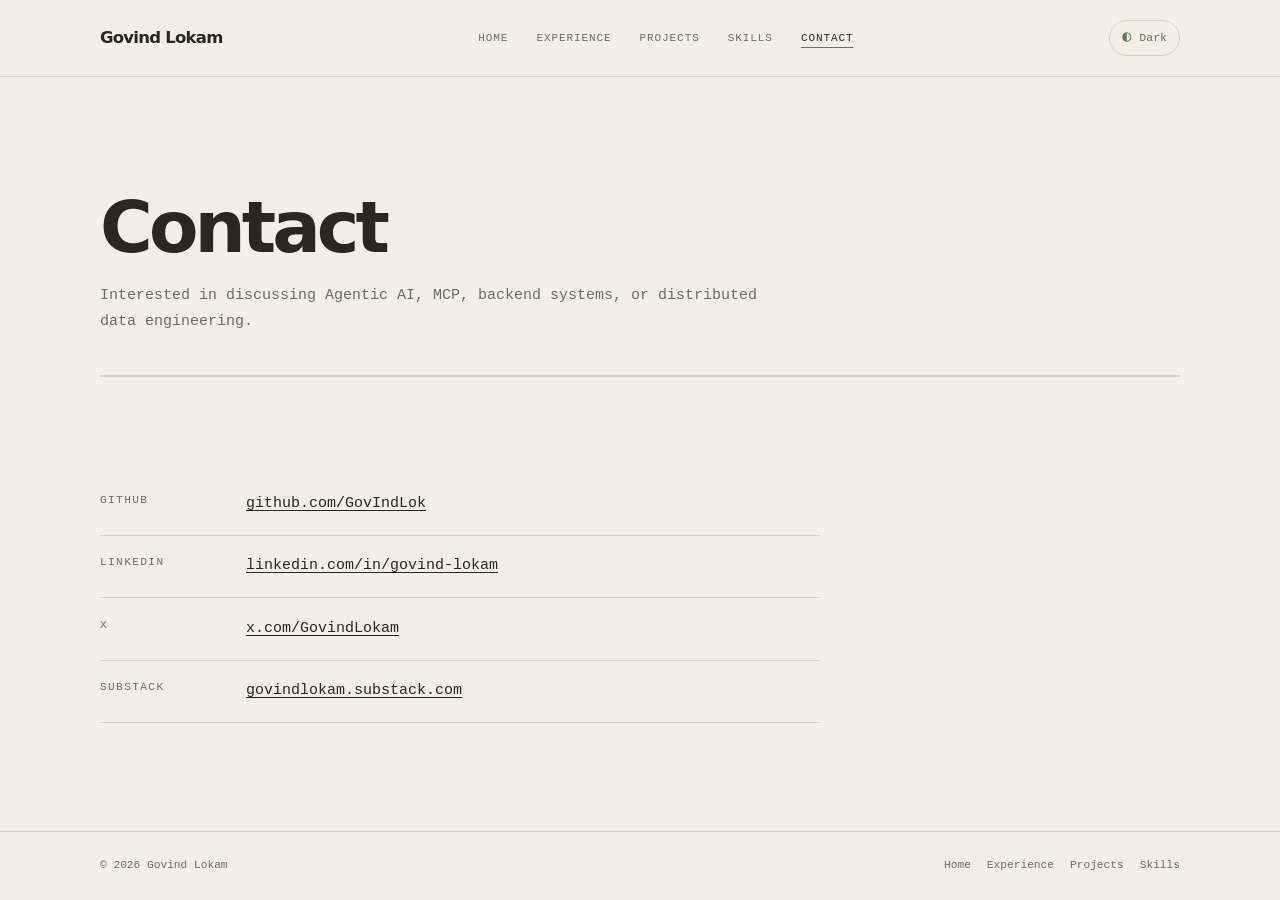
==== contact.html @ 26925e8f "Inital version" ====
<!DOCTYPE html>
<html lang="en" data-theme="dark">
<head>
  <meta charset="UTF-8" />
  <meta name="viewport" content="width=device-width, initial-scale=1.0" />
  <meta name="description" content="Contact — Govind Lokam" />
  <title>Contact | Govind Lokam</title>
  <link rel="stylesheet" href="style.css" />
  <script>
    (function(){try{var t=localStorage.getItem('govind_portfolio_theme');document.documentElement.setAttribute('data-theme',t==='light'?'light':t==='dark'?'dark':(window.matchMedia&&window.matchMedia('(prefers-color-scheme: dark)').matches)?'dark':'light');}catch(e){document.documentElement.setAttribute('data-theme','dark');}})();
  </script>
  <script src="script.js" defer></script>
</head>
<body>
<a class="skip-link" href="#main-content">Skip to content</a>
<header class="site-header">
  <div class="container">
    <div class="header-inner">
      <a href="index.html" class="brand-name">Govind Lokam</a>
      <nav aria-label="Primary">
        <ul class="nav-links">
          <li><a href="index.html">Home</a></li>
          <li><a href="experience.html">Experience</a></li>
          <li><a href="projects.html">Projects</a></li>
          <li><a href="skills.html">Skills</a></li>
          <li><a href="contact.html">Contact</a></li>
        </ul>
      </nav>
      <div class="nav-right">
        <button id="theme-toggle" class="theme-btn" type="button" aria-label="Switch to light mode">
          <span class="toggle-icon" aria-hidden="true">○</span><span class="toggle-text">light</span>
        </button>
      </div>
    </div>
  </div>
</header>

<main id="main-content">
  <div class="container">

    <div class="page-heading">
      <h1>Contact</h1>
      <p>Interested in discussing Agentic AI, MCP, backend systems, or distributed data engineering.</p>
    </div>

    <section class="section">
      <ul class="contact-list">

        <li>
          <span class="cl-label">GitHub</span>
          <a href="https://github.com/GovIndLok" target="_blank" rel="noopener noreferrer">github.com/GovIndLok</a>
        </li>

        <li>
          <span class="cl-label">LinkedIn</span>
          <a href="https://www.linkedin.com/in/govind-lokam/" target="_blank" rel="noopener noreferrer">linkedin.com/in/govind-lokam</a>
        </li>

        <li>
          <span class="cl-label">X</span>
          <a href="https://x.com/GovindLokam" target="_blank" rel="noopener noreferrer">x.com/GovindLokam</a>
        </li>

        <li>
          <span class="cl-label">Substack</span>
          <a href="https://govindlokam.substack.com/" target="_blank" rel="noopener noreferrer">govindlokam.substack.com</a>
        </li>

      </ul>
    </section>

  </div>
</main>

<footer class="site-footer">
  <div class="container">
    <div class="footer-inner">
      <p>&copy; <span id="year"></span> Govind Lokam</p>
      <ul class="footer-nav">
        <li><a href="index.html">Home</a></li>
        <li><a href="experience.html">Experience</a></li>
        <li><a href="projects.html">Projects</a></li>
        <li><a href="skills.html">Skills</a></li>
      </ul>
    </div>
  </div>
</footer>

<script>try{document.getElementById('year').textContent=new Date().getFullYear();}catch(e){}</script>
</body>
</html>
---- style.css ----
/* Govind Lokam — editorial engineering portfolio
   Static-first: HTML + CSS + small vanilla JavaScript. */

:root {
  color-scheme: light;
  --bg: #f4efe6;
  --surface: #ebe5da;
  --surface-strong: #e2dbce;
  --text: #292720;
  --muted: #706c62;
  --rule: #d5cdbf;
  --accent: #68745c;
  --accent-strong: #4f5d45;
  --tag-bg: #e8e2d7;
  --header-bg: rgba(244, 239, 230, .94);
  --shadow: rgba(37, 32, 24, .06);
  --mono: "SFMono-Regular", Consolas, "Liberation Mono", monospace;
  --sans: Inter, ui-sans-serif, system-ui, -apple-system, BlinkMacSystemFont, "Segoe UI", sans-serif;
  --serif: Georgia, "Times New Roman", serif;
}

[data-theme="dark"] {
  color-scheme: dark;
  --bg: #1d1b19;
  --surface: #24221f;
  --surface-strong: #2b2925;
  --text: #f0ede6;
  --muted: #aaa49a;
  --rule: #3a3731;
  --accent: #a8b296;
  --accent-strong: #c0c9ad;
  --tag-bg: #2a2824;
  --header-bg: rgba(29, 27, 25, .94);
  --shadow: rgba(0, 0, 0, .18);
}

*, *::before, *::after { box-sizing: border-box; }
html { scroll-behavior: smooth; scroll-padding-top: 6rem; }
body {
  margin: 0;
  min-height: 100vh;
  display: flex;
  flex-direction: column;
  background: var(--bg);
  color: var(--text);
  font-family: var(--mono);
  font-size: 15px;
  line-height: 1.75;
  -webkit-font-smoothing: antialiased;
  transition: background-color .28s ease, color .28s ease;
}
main { flex: 1; }
img { max-width: 100%; display: block; }
a { color: inherit; text-decoration-thickness: 1px; text-underline-offset: .22em; transition: color .18s ease, text-decoration-color .18s ease, opacity .18s ease; }
a:hover { color: var(--accent-strong); }
a:focus-visible, button:focus-visible { outline: 2px solid var(--accent); outline-offset: 4px; }
button { font: inherit; }
::selection { background: var(--accent); color: var(--bg); }

.container { width: min(100% - 3rem, 1080px); margin-inline: auto; }
.skip-link { position: absolute; left: 1rem; top: -5rem; z-index: 100; padding: .6rem 1rem; background: var(--text); color: var(--bg); }
.skip-link:focus { top: 1rem; }

.site-header {
  position: sticky; top: 0; z-index: 20;
  background: var(--header-bg);
  border-bottom: 1px solid var(--rule);
  backdrop-filter: blur(12px);
  -webkit-backdrop-filter: blur(12px);
  transition: background-color .28s ease, border-color .28s ease;
}
.header-inner { min-height: 76px; display: flex; align-items: center; justify-content: space-between; gap: 1.5rem; }
.brand-name { color: var(--text); text-decoration: none; font-family: var(--sans); font-size: 1.03rem; font-weight: 760; letter-spacing: -.045em; white-space: nowrap; }
.nav-links { display: flex; align-items: center; flex-wrap: wrap; gap: clamp(.75rem, 2.2vw, 1.8rem); list-style: none; margin: 0; padding: 0; }
.nav-links a { color: var(--muted); text-decoration: none; text-transform: uppercase; letter-spacing: .08em; font-size: .69rem; white-space: nowrap; }
.nav-links a:hover, .nav-links a[aria-current="page"] { color: var(--text); }
.nav-links a[aria-current="page"] { text-decoration: underline; text-decoration-color: var(--accent); text-underline-offset: .55em; }
.nav-right { display: flex; align-items: center; }
.theme-btn { display: inline-flex; align-items: center; gap: .5rem; border: 1px solid var(--rule); border-radius: 999px; background: transparent; color: var(--muted); padding: .42rem .75rem; cursor: pointer; font-size: .72rem; transition: border-color .2s ease, background-color .2s ease, color .2s ease, transform .2s ease; }
.theme-btn:hover { border-color: var(--accent); color: var(--text); background: var(--surface); }
.theme-btn:active { transform: scale(.97); }
.toggle-icon { color: var(--accent); font-size: .95rem; line-height: 1; }

.page-hero { padding: clamp(5rem, 13vw, 9.5rem) 0 clamp(4rem, 8vw, 6rem); max-width: 900px; }
.eyebrow, .section-label, .meta-label { margin: 0 0 1rem; color: var(--accent); text-transform: uppercase; letter-spacing: .14em; font-size: .7rem; line-height: 1.5; }
h1, h2, h3, .display-title { font-family: var(--sans); letter-spacing: -.055em; line-height: 1.08; }
.page-hero h1 { max-width: 850px; margin: 0; font-size: clamp(2.65rem, 7vw, 5.8rem); font-weight: 760; }
.page-hero h1 span { color: var(--accent); }
.hero-role { margin: 1.5rem 0 0; color: var(--muted); font-size: clamp(.85rem, 1.6vw, 1rem); line-height: 1.8; }
.hero-summary { max-width: 720px; margin: 1.6rem 0 0; color: var(--muted); font-size: clamp(.92rem, 1.7vw, 1.08rem); line-height: 1.9; }
.hero-links { display: flex; align-items: center; flex-wrap: wrap; gap: .65rem 1.4rem; margin-top: 2rem; font-size: .78rem; }
.hero-links a { color: var(--text); text-decoration-color: var(--rule); }
.avail-text { color: var(--muted); font-size: .75rem; }
.avail-dot { display: inline-block; width: 7px; height: 7px; margin-right: .5rem; border-radius: 50%; background: var(--accent); box-shadow: 0 0 0 3px color-mix(in srgb, var(--accent) 16%, transparent); }

.section { padding: clamp(3.5rem, 8vw, 6rem) 0; border-top: 1px solid var(--rule); }
.section-heading { display: flex; align-items: baseline; justify-content: space-between; gap: 1rem; margin-bottom: 2rem; }
.section-heading h2 { margin: 0; font-size: clamp(1.8rem, 4vw, 3rem); font-weight: 720; }
.section-heading a { color: var(--muted); text-transform: uppercase; font-size: .68rem; letter-spacing: .1em; text-decoration: none; white-space: nowrap; }
.section-heading a:hover { color: var(--accent); }
.section-intro { max-width: 650px; margin: -1rem 0 2rem; color: var(--muted); }

.featured-grid { display: grid; grid-template-columns: repeat(2, minmax(0, 1fr)); gap: 1rem; }
.featured-card { min-height: 285px; display: flex; flex-direction: column; justify-content: space-between; padding: clamp(1.25rem, 3vw, 2rem); border: 1px solid var(--rule); background: var(--surface); text-decoration: none; box-shadow: 0 8px 28px var(--shadow); transition: transform .22s ease, border-color .22s ease, background-color .28s ease, box-shadow .22s ease; }
.featured-card:hover { transform: translateY(-4px); border-color: var(--accent); color: var(--text); box-shadow: 0 14px 34px var(--shadow); }
.card-meta { display: flex; justify-content: space-between; gap: 1rem; color: var(--muted); font-size: .68rem; letter-spacing: .08em; text-transform: uppercase; }
.card-title { margin: 2.5rem 0 .8rem; font-family: var(--sans); font-size: clamp(1.45rem, 3vw, 2.15rem); line-height: 1.12; letter-spacing: -.05em; font-weight: 730; }
.card-copy { max-width: 490px; margin: 0; color: var(--muted); font-size: .83rem; line-height: 1.8; }
.card-bottom { display: flex; justify-content: space-between; align-items: center; gap: 1rem; margin-top: 2rem; color: var(--muted); font-size: .68rem; }
.card-arrow { color: var(--accent); font-size: 1.2rem; transition: transform .2s ease; }
.featured-card:hover .card-arrow { transform: translate(3px, -3px); }

.project-entry { padding: 2.5rem 0; border-bottom: 1px solid var(--rule); }
.project-entry:first-child { padding-top: 0; }
.project-entry:last-child { border-bottom: 0; }
.project-top { display: flex; justify-content: space-between; align-items: baseline; flex-wrap: wrap; gap: .6rem 1.5rem; }
.project-name { font-family: var(--sans); font-size: clamp(1.5rem, 3.4vw, 2.3rem); font-weight: 730; letter-spacing: -.05em; line-height: 1.2; }
.project-name a { color: var(--text); text-decoration-color: var(--accent); text-decoration-thickness: 3px; text-underline-offset: .2em; }
.project-gh { color: var(--muted); font-size: .7rem; text-transform: uppercase; letter-spacing: .1em; text-decoration: none; }
.project-desc { max-width: 760px; margin: 1rem 0 1.2rem; color: var(--muted); }
.project-points, .exp-bullets { max-width: 800px; display: flex; flex-direction: column; gap: .55rem; list-style: none; margin: 1.2rem 0; padding: 0; }
.project-points li, .exp-bullets li { position: relative; padding-left: 1.25rem; color: var(--muted); font-size: .86rem; line-height: 1.85; }
.project-points li::before, .exp-bullets li::before { content: "—"; position: absolute; left: 0; color: var(--accent); }
.project-points strong, .exp-bullets strong { color: var(--text); }
.tag-row { display: flex; flex-wrap: wrap; gap: .45rem; list-style: none; margin: 1.3rem 0 0; padding: 0; }
.tag-row li, .skills-group ul li { padding: .28rem .58rem; border: 1px solid var(--rule); border-radius: 2px; background: var(--tag-bg); color: var(--muted); font-size: .7rem; line-height: 1.5; }

.page-heading { padding: clamp(4rem, 9vw, 7rem) 0 2.5rem; border-bottom: 1px solid var(--rule); }
.page-heading h1 { margin: 0; font-size: clamp(2.5rem, 6vw, 4.5rem); font-weight: 750; }
.page-heading p { max-width: 680px; margin: 1rem 0 0; color: var(--muted); }
.exp-entry { margin-bottom: 2.5rem; }
.exp-entry:last-child { margin-bottom: 0; }
.exp-top { display: flex; align-items: baseline; justify-content: space-between; flex-wrap: wrap; gap: .5rem 1.5rem; }
.exp-role { font-family: var(--sans); font-size: 1.3rem; font-weight: 700; letter-spacing: -.035em; }
.exp-date, .exp-place { color: var(--muted); font-size: .78rem; }
.exp-place { margin: .3rem 0 .8rem; }
hr { border: 0; border-top: 1px solid var(--rule); margin: 2.5rem 0; }

.skills-group { margin-bottom: 2.5rem; }
.skills-group:last-child { margin-bottom: 0; }
.skills-group-label { margin: 0 0 .9rem; color: var(--accent); font-size: .72rem; letter-spacing: .12em; text-transform: uppercase; }
.skills-group ul { display: flex; flex-wrap: wrap; gap: .5rem; list-style: none; margin: 0; padding: 0; }

.contact-list { max-width: 720px; display: flex; flex-direction: column; list-style: none; margin: 0; padding: 0; }
.contact-list li { display: grid; grid-template-columns: 130px minmax(0, 1fr); gap: 1rem; padding: 1.1rem 0; border-bottom: 1px solid var(--rule); }
.cl-label { color: var(--muted); font-size: .7rem; text-transform: uppercase; letter-spacing: .12em; }
.contact-list a { overflow-wrap: anywhere; }
.todo-note { color: var(--muted); font-size: .85rem; }

.site-footer { margin-top: auto; border-top: 1px solid var(--rule); padding: 1.5rem 0; color: var(--muted); font-size: .7rem; }
.footer-inner { display: flex; justify-content: space-between; align-items: baseline; flex-wrap: wrap; gap: 1rem; }
.footer-inner p { margin: 0; }
.footer-nav { display: flex; flex-wrap: wrap; gap: 1rem; list-style: none; margin: 0; padding: 0; }
.footer-nav a { color: var(--muted); text-decoration: none; }

@media (max-width: 760px) {
  .header-inner { min-height: auto; padding: .9rem 0; flex-wrap: wrap; gap: .8rem 1rem; }
  .header-inner nav { order: 3; width: 100%; overflow-x: auto; padding: .15rem 0 .25rem; }
  .nav-links { width: max-content; flex-wrap: nowrap; gap: 1.2rem; }
  .nav-links a { font-size: .65rem; }
  .nav-right { margin-left: auto; }
  .featured-grid { grid-template-columns: 1fr; }
  .featured-card { min-height: 240px; }
}
@media (max-width: 480px) {
  .container { width: min(100% - 2rem, 1080px); }
  body { font-size: 14px; }
  .page-hero { padding-top: 4.5rem; }
  .contact-list li { grid-template-columns: 1fr; gap: .25rem; }
  .section-heading { align-items: flex-end; }
  .section-heading a { font-size: .6rem; }
}

@media (prefers-reduced-motion: reduce) {
  *, *::before, *::after { scroll-behavior: auto !important; animation-duration: .01ms !important; animation-iteration-count: 1 !important; transition-duration: .01ms !important; }
}
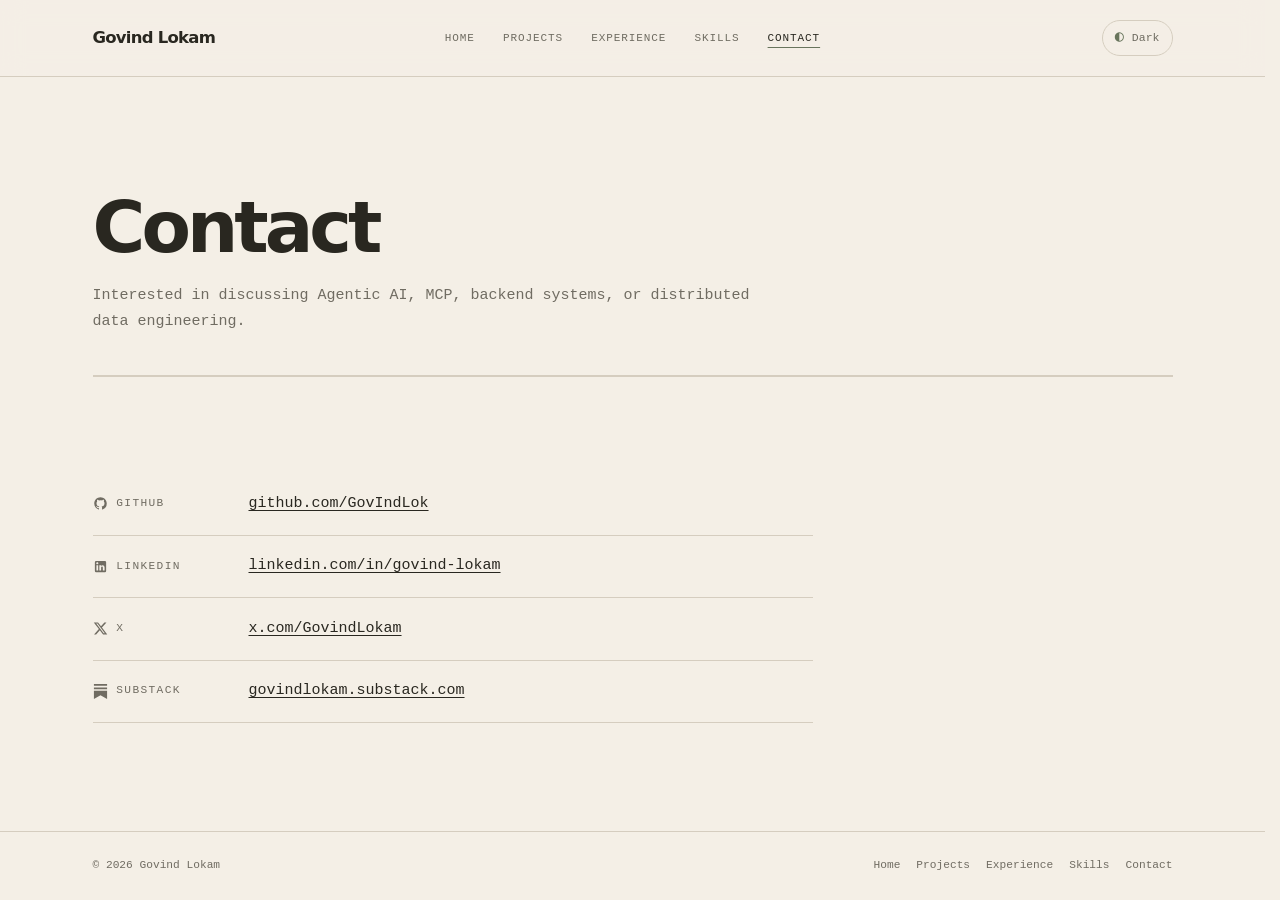
==== commit 2eeb3361: "Refactor HTML structure and improve accessibility; enhance theme handling and navigation indicators" ====
--- a/contact.html
+++ b/contact.html
@@ -7,30 +7,34 @@
   <title>Contact | Govind Lokam</title>
   <link rel="stylesheet" href="style.css" />
   <script>
-    (function(){try{var t=localStorage.getItem('govind_portfolio_theme');document.documentElement.setAttribute('data-theme',t==='light'?'light':t==='dark'?'dark':(window.matchMedia&&window.matchMedia('(prefers-color-scheme: dark)').matches)?'dark':'light');}catch(e){document.documentElement.setAttribute('data-theme','dark');}})();
+    (function () {
+      try {
+        var saved = localStorage.getItem('govind_portfolio_theme');
+        var systemDark = window.matchMedia && window.matchMedia('(prefers-color-scheme: dark)').matches;
+        document.documentElement.setAttribute('data-theme', saved === 'light' || saved === 'dark' ? saved : (systemDark ? 'dark' : 'light'));
+      } catch (error) { document.documentElement.setAttribute('data-theme', 'dark'); }
+    }());
   </script>
   <script src="script.js" defer></script>
 </head>
 <body>
 <a class="skip-link" href="#main-content">Skip to content</a>
 <header class="site-header">
-  <div class="container">
-    <div class="header-inner">
-      <a href="index.html" class="brand-name">Govind Lokam</a>
-      <nav aria-label="Primary">
-        <ul class="nav-links">
-          <li><a href="index.html">Home</a></li>
-          <li><a href="experience.html">Experience</a></li>
-          <li><a href="projects.html">Projects</a></li>
-          <li><a href="skills.html">Skills</a></li>
-          <li><a href="contact.html">Contact</a></li>
-        </ul>
-      </nav>
-      <div class="nav-right">
-        <button id="theme-toggle" class="theme-btn" type="button" aria-label="Switch to light mode">
-          <span class="toggle-icon" aria-hidden="true">○</span><span class="toggle-text">light</span>
-        </button>
-      </div>
+  <div class="container header-inner">
+    <a href="index.html" class="brand-name">Govind Lokam</a>
+    <nav aria-label="Primary navigation">
+      <ul class="nav-links">
+        <li><a href="index.html">Home</a></li>
+        <li><a href="projects.html">Projects</a></li>
+        <li><a href="experience.html">Experience</a></li>
+        <li><a href="skills.html">Skills</a></li>
+        <li><a href="contact.html" aria-current="page">Contact</a></li>
+      </ul>
+    </nav>
+    <div class="nav-right">
+      <button id="theme-toggle" class="theme-btn" type="button" aria-label="Use light theme" aria-pressed="true">
+        <span class="toggle-icon" aria-hidden="true">☼</span><span class="toggle-text">Light</span>
+      </button>
     </div>
   </div>
 </header>
@@ -47,22 +51,42 @@
       <ul class="contact-list">
 
         <li>
-          <span class="cl-label">GitHub</span>
+          <span class="cl-label">
+            <svg class="contact-icon" viewBox="0 0 24 24" width="16" height="16" fill="currentColor" aria-hidden="true">
+              <path d="M12 2C6.477 2 2 6.484 2 12.017c0 4.425 2.865 8.18 6.839 9.504.5.092.682-.217.682-.483 0-.237-.008-.868-.013-1.703-2.782.605-3.369-1.343-3.369-1.343-.454-1.158-1.11-1.466-1.11-1.466-.908-.62.069-.608.069-.608 1.003.07 1.53 1.032 1.53 1.032.892 1.53 2.341 1.088 2.91.832.092-.647.35-1.088.636-1.338-2.22-.253-4.555-1.113-4.555-4.951 0-1.093.39-1.988 1.029-2.688-.103-.253-.446-1.272.098-2.65 0 0 .84-.27 2.75 1.026A9.564 9.564 0 0112 6.844c.85.004 1.705.115 2.504.337 1.909-1.296 2.747-1.027 2.747-1.027.546 1.379.202 2.398.1 2.651.64.7 1.028 1.595 1.028 2.688 0 3.848-2.339 4.695-4.566 4.943.359.309.678.92.678 1.855 0 1.338-.012 2.419-.012 2.747 0 .268.18.58.688.482A10.019 10.019 0 0022 12.017C22 6.484 17.522 2 12 2z"/>
+            </svg>
+            GitHub
+          </span>
           <a href="https://github.com/GovIndLok" target="_blank" rel="noopener noreferrer">github.com/GovIndLok</a>
         </li>
 
         <li>
-          <span class="cl-label">LinkedIn</span>
+          <span class="cl-label">
+            <svg class="contact-icon" viewBox="0 0 24 24" width="16" height="16" fill="currentColor" aria-hidden="true">
+              <path d="M19 3a2 2 0 0 1 2 2v14a2 2 0 0 1-2 2H5a2 2 0 0 1-2-2V5a2 2 0 0 1 2-2h14m-.5 15.5v-5.3a3.26 3.26 0 0 0-3.26-3.26c-.85 0-1.84.52-2.28 1.3v-1.11h-2.79v8.37h2.79v-4.93c0-.77.62-1.4 1.39-1.4a1.4 1.4 0 0 1 1.4 1.4v4.93h2.75M6.88 8.56a1.68 1.68 0 0 0 1.68-1.68c0-.93-.75-1.69-1.68-1.69a1.69 1.69 0 0 0-1.69 1.69c0 .93.76 1.68 1.69 1.68m1.39 9.94v-8.37H5.5v8.37h2.77z"/>
+            </svg>
+            LinkedIn
+          </span>
           <a href="https://www.linkedin.com/in/govind-lokam/" target="_blank" rel="noopener noreferrer">linkedin.com/in/govind-lokam</a>
         </li>
 
         <li>
-          <span class="cl-label">X</span>
+          <span class="cl-label">
+            <svg class="contact-icon" viewBox="0 0 24 24" width="16" height="16" fill="currentColor" aria-hidden="true">
+              <path d="M18.244 2.25h3.308l-7.227 8.26 8.502 11.24H16.17l-5.214-6.817L4.99 21.75H1.68l7.73-8.835L1.254 2.25H8.08l4.713 6.231zm-1.161 17.52h1.833L7.084 4.126H5.117z"/>
+            </svg>
+            X
+          </span>
           <a href="https://x.com/GovindLokam" target="_blank" rel="noopener noreferrer">x.com/GovindLokam</a>
         </li>
 
         <li>
-          <span class="cl-label">Substack</span>
+          <span class="cl-label">
+            <svg class="contact-icon" viewBox="0 0 24 24" width="16" height="16" fill="currentColor" aria-hidden="true">
+              <path d="M22.539 8.242H1.46V5.406h21.08v2.836zM1.46 10.812V24L12 18.11 22.54 24V10.812H1.46zM22.54 0H1.46v2.836h21.08V0z"/>
+            </svg>
+            Substack
+          </span>
           <a href="https://govindlokam.substack.com/" target="_blank" rel="noopener noreferrer">govindlokam.substack.com</a>
         </li>
 
@@ -73,16 +97,15 @@
 </main>
 
 <footer class="site-footer">
-  <div class="container">
-    <div class="footer-inner">
-      <p>&copy; <span id="year"></span> Govind Lokam</p>
-      <ul class="footer-nav">
-        <li><a href="index.html">Home</a></li>
-        <li><a href="experience.html">Experience</a></li>
-        <li><a href="projects.html">Projects</a></li>
-        <li><a href="skills.html">Skills</a></li>
-      </ul>
-    </div>
+  <div class="container footer-inner">
+    <p>&copy; <span id="year"></span> Govind Lokam</p>
+    <ul class="footer-nav">
+      <li><a href="index.html">Home</a></li>
+      <li><a href="projects.html">Projects</a></li>
+      <li><a href="experience.html">Experience</a></li>
+      <li><a href="skills.html">Skills</a></li>
+      <li><a href="contact.html">Contact</a></li>
+    </ul>
   </div>
 </footer>
 
--- a/style.css
+++ b/style.css
@@ -35,7 +35,7 @@
 }
 
 *, *::before, *::after { box-sizing: border-box; }
-html { scroll-behavior: smooth; scroll-padding-top: 6rem; }
+html { scroll-behavior: smooth; scroll-padding-top: 6rem; scrollbar-gutter: stable; }
 body {
   margin: 0;
   min-height: 100vh;
@@ -69,13 +69,35 @@
   -webkit-backdrop-filter: blur(12px);
   transition: background-color .28s ease, border-color .28s ease;
 }
-.header-inner { min-height: 76px; display: flex; align-items: center; justify-content: space-between; gap: 1.5rem; }
-.brand-name { color: var(--text); text-decoration: none; font-family: var(--sans); font-size: 1.03rem; font-weight: 760; letter-spacing: -.045em; white-space: nowrap; }
+.header-inner {
+  min-height: 76px;
+  display: grid;
+  grid-template-columns: minmax(0, 1fr) auto minmax(0, 1fr);
+  align-items: center;
+  gap: 1rem;
+}
+.brand-name {
+  justify-self: start;
+  color: var(--text);
+  text-decoration: none;
+  font-family: var(--sans);
+  font-size: 1.03rem;
+  font-weight: 760;
+  letter-spacing: -.045em;
+  white-space: nowrap;
+}
+.header-inner nav {
+  justify-self: center;
+}
 .nav-links { display: flex; align-items: center; flex-wrap: wrap; gap: clamp(.75rem, 2.2vw, 1.8rem); list-style: none; margin: 0; padding: 0; }
 .nav-links a { color: var(--muted); text-decoration: none; text-transform: uppercase; letter-spacing: .08em; font-size: .69rem; white-space: nowrap; }
 .nav-links a:hover, .nav-links a[aria-current="page"] { color: var(--text); }
 .nav-links a[aria-current="page"] { text-decoration: underline; text-decoration-color: var(--accent); text-underline-offset: .55em; }
-.nav-right { display: flex; align-items: center; }
+.nav-right {
+  justify-self: end;
+  display: flex;
+  align-items: center;
+}
 .theme-btn { display: inline-flex; align-items: center; gap: .5rem; border: 1px solid var(--rule); border-radius: 999px; background: transparent; color: var(--muted); padding: .42rem .75rem; cursor: pointer; font-size: .72rem; transition: border-color .2s ease, background-color .2s ease, color .2s ease, transform .2s ease; }
 .theme-btn:hover { border-color: var(--accent); color: var(--text); background: var(--surface); }
 .theme-btn:active { transform: scale(.97); }
@@ -114,7 +136,7 @@
 .project-entry:first-child { padding-top: 0; }
 .project-entry:last-child { border-bottom: 0; }
 .project-top { display: flex; justify-content: space-between; align-items: baseline; flex-wrap: wrap; gap: .6rem 1.5rem; }
-.project-name { font-family: var(--sans); font-size: clamp(1.5rem, 3.4vw, 2.3rem); font-weight: 730; letter-spacing: -.05em; line-height: 1.2; }
+.project-name { margin: 0; font-family: var(--sans); font-size: clamp(1.5rem, 3.4vw, 2.3rem); font-weight: 730; letter-spacing: -.05em; line-height: 1.2; }
 .project-name a { color: var(--text); text-decoration-color: var(--accent); text-decoration-thickness: 3px; text-underline-offset: .2em; }
 .project-gh { color: var(--muted); font-size: .7rem; text-transform: uppercase; letter-spacing: .1em; text-decoration: none; }
 .project-desc { max-width: 760px; margin: 1rem 0 1.2rem; color: var(--muted); }
@@ -122,6 +144,38 @@
 .project-points li, .exp-bullets li { position: relative; padding-left: 1.25rem; color: var(--muted); font-size: .86rem; line-height: 1.85; }
 .project-points li::before, .exp-bullets li::before { content: "—"; position: absolute; left: 0; color: var(--accent); }
 .project-points strong, .exp-bullets strong { color: var(--text); }
+.project-section { margin-top: 1.25rem; }
+.project-subheading {
+  margin: 0 0 .35rem;
+  color: var(--accent);
+  font-family: var(--mono);
+  font-size: .72rem;
+  font-weight: 600;
+  letter-spacing: .12em;
+  text-transform: uppercase;
+}
+.project-text {
+  max-width: 760px;
+  margin: 0;
+  color: var(--muted);
+  font-size: .86rem;
+  line-height: 1.85;
+}
+.project-media {
+  margin: 1.5rem 0;
+  max-width: 760px;
+}
+.project-media img {
+  width: 100%;
+  height: auto;
+  border: 1px solid var(--rule);
+  border-radius: 2px;
+}
+.project-media figcaption {
+  margin-top: .5rem;
+  font-size: .72rem;
+  color: var(--muted);
+}
 .tag-row { display: flex; flex-wrap: wrap; gap: .45rem; list-style: none; margin: 1.3rem 0 0; padding: 0; }
 .tag-row li, .skills-group ul li { padding: .28rem .58rem; border: 1px solid var(--rule); border-radius: 2px; background: var(--tag-bg); color: var(--muted); font-size: .7rem; line-height: 1.5; }
 
@@ -131,19 +185,20 @@
 .exp-entry { margin-bottom: 2.5rem; }
 .exp-entry:last-child { margin-bottom: 0; }
 .exp-top { display: flex; align-items: baseline; justify-content: space-between; flex-wrap: wrap; gap: .5rem 1.5rem; }
-.exp-role { font-family: var(--sans); font-size: 1.3rem; font-weight: 700; letter-spacing: -.035em; }
+.exp-role { margin: 0; font-family: var(--sans); font-size: 1.3rem; font-weight: 700; letter-spacing: -.035em; }
 .exp-date, .exp-place { color: var(--muted); font-size: .78rem; }
 .exp-place { margin: .3rem 0 .8rem; }
 hr { border: 0; border-top: 1px solid var(--rule); margin: 2.5rem 0; }
 
 .skills-group { margin-bottom: 2.5rem; }
 .skills-group:last-child { margin-bottom: 0; }
-.skills-group-label { margin: 0 0 .9rem; color: var(--accent); font-size: .72rem; letter-spacing: .12em; text-transform: uppercase; }
+.skills-group-label { margin: 0 0 .9rem; color: var(--accent); font-family: var(--mono); font-size: .72rem; font-weight: 600; letter-spacing: .12em; text-transform: uppercase; }
 .skills-group ul { display: flex; flex-wrap: wrap; gap: .5rem; list-style: none; margin: 0; padding: 0; }
 
 .contact-list { max-width: 720px; display: flex; flex-direction: column; list-style: none; margin: 0; padding: 0; }
-.contact-list li { display: grid; grid-template-columns: 130px minmax(0, 1fr); gap: 1rem; padding: 1.1rem 0; border-bottom: 1px solid var(--rule); }
-.cl-label { color: var(--muted); font-size: .7rem; text-transform: uppercase; letter-spacing: .12em; }
+.contact-list li { display: grid; grid-template-columns: 140px minmax(0, 1fr); align-items: center; gap: 1rem; padding: 1.1rem 0; border-bottom: 1px solid var(--rule); }
+.cl-label { display: inline-flex; align-items: center; gap: .55rem; color: var(--muted); font-size: .7rem; text-transform: uppercase; letter-spacing: .12em; }
+.contact-icon { width: 15px; height: 15px; flex-shrink: 0; fill: currentColor; }
 .contact-list a { overflow-wrap: anywhere; }
 .todo-note { color: var(--muted); font-size: .85rem; }
 
@@ -154,11 +209,11 @@
 .footer-nav a { color: var(--muted); text-decoration: none; }
 
 @media (max-width: 760px) {
-  .header-inner { min-height: auto; padding: .9rem 0; flex-wrap: wrap; gap: .8rem 1rem; }
-  .header-inner nav { order: 3; width: 100%; overflow-x: auto; padding: .15rem 0 .25rem; }
+  .header-inner { display: flex; min-height: auto; padding: .9rem 0; flex-wrap: wrap; gap: .8rem 1rem; }
+  .header-inner nav { order: 3; width: 100%; overflow-x: auto; padding: .15rem 0 .25rem; justify-self: auto; }
   .nav-links { width: max-content; flex-wrap: nowrap; gap: 1.2rem; }
   .nav-links a { font-size: .65rem; }
-  .nav-right { margin-left: auto; }
+  .nav-right { margin-left: auto; justify-self: auto; }
   .featured-grid { grid-template-columns: 1fr; }
   .featured-card { min-height: 240px; }
 }
